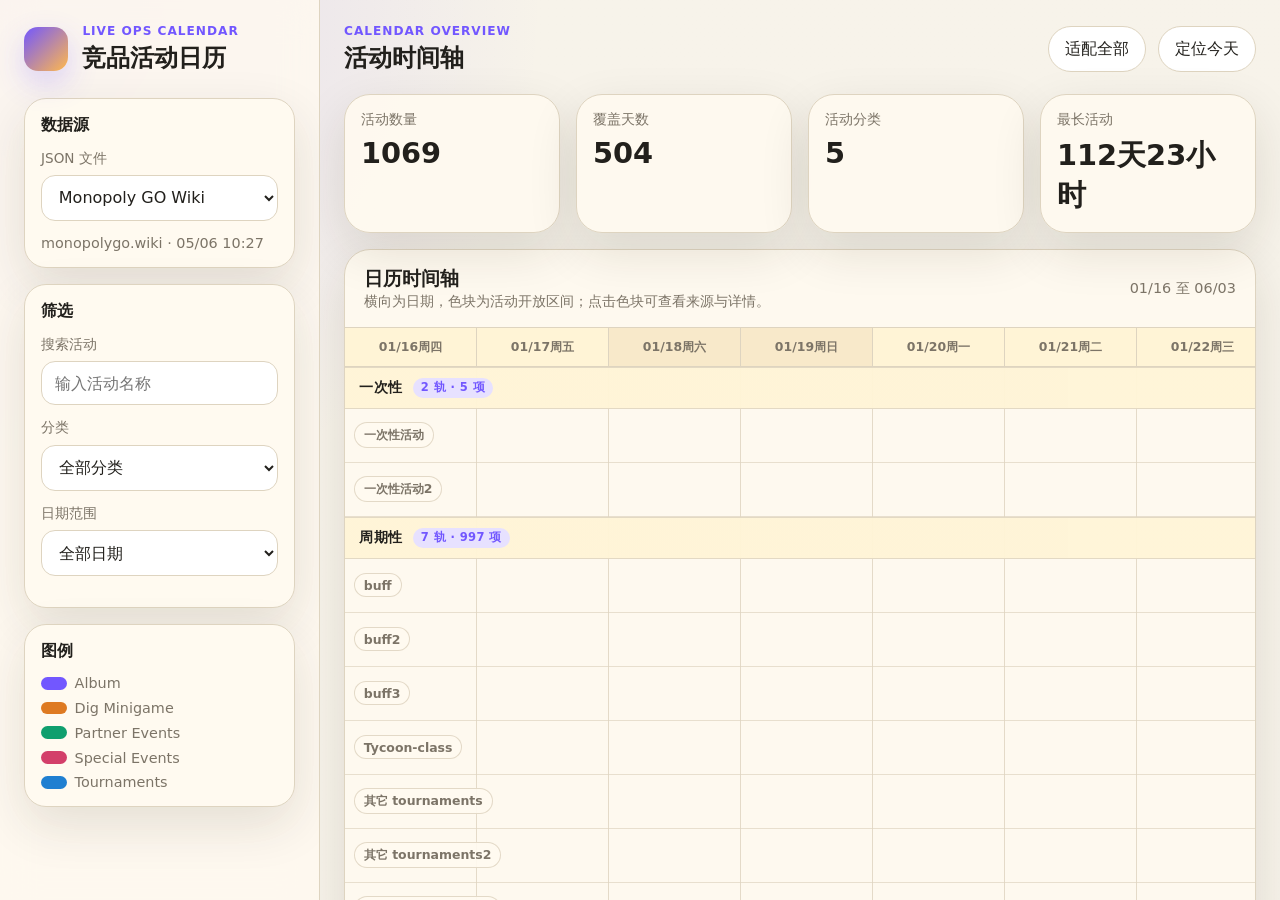
==== index.html @ 1787deac "Publish event calendar site Add the static Pages entry point and commit only processed calendar data" ====
<!doctype html>
<html lang="zh-CN">
  <head>
    <meta charset="utf-8">
    <meta name="viewport" content="width=device-width, initial-scale=1">
    <meta http-equiv="refresh" content="0; url=%E5%8F%AF%E8%A7%86%E5%8C%96%E6%95%B0%E6%8D%AE/">
    <title>竞品活动日历</title>
    <link rel="canonical" href="./%E5%8F%AF%E8%A7%86%E5%8C%96%E6%95%B0%E6%8D%AE/">
  </head>
  <body>
    <p>正在打开竞品活动日历...</p>
    <p><a href="./%E5%8F%AF%E8%A7%86%E5%8C%96%E6%95%B0%E6%8D%AE/">如果没有自动跳转，请点击这里</a>。</p>
  </body>
</html>
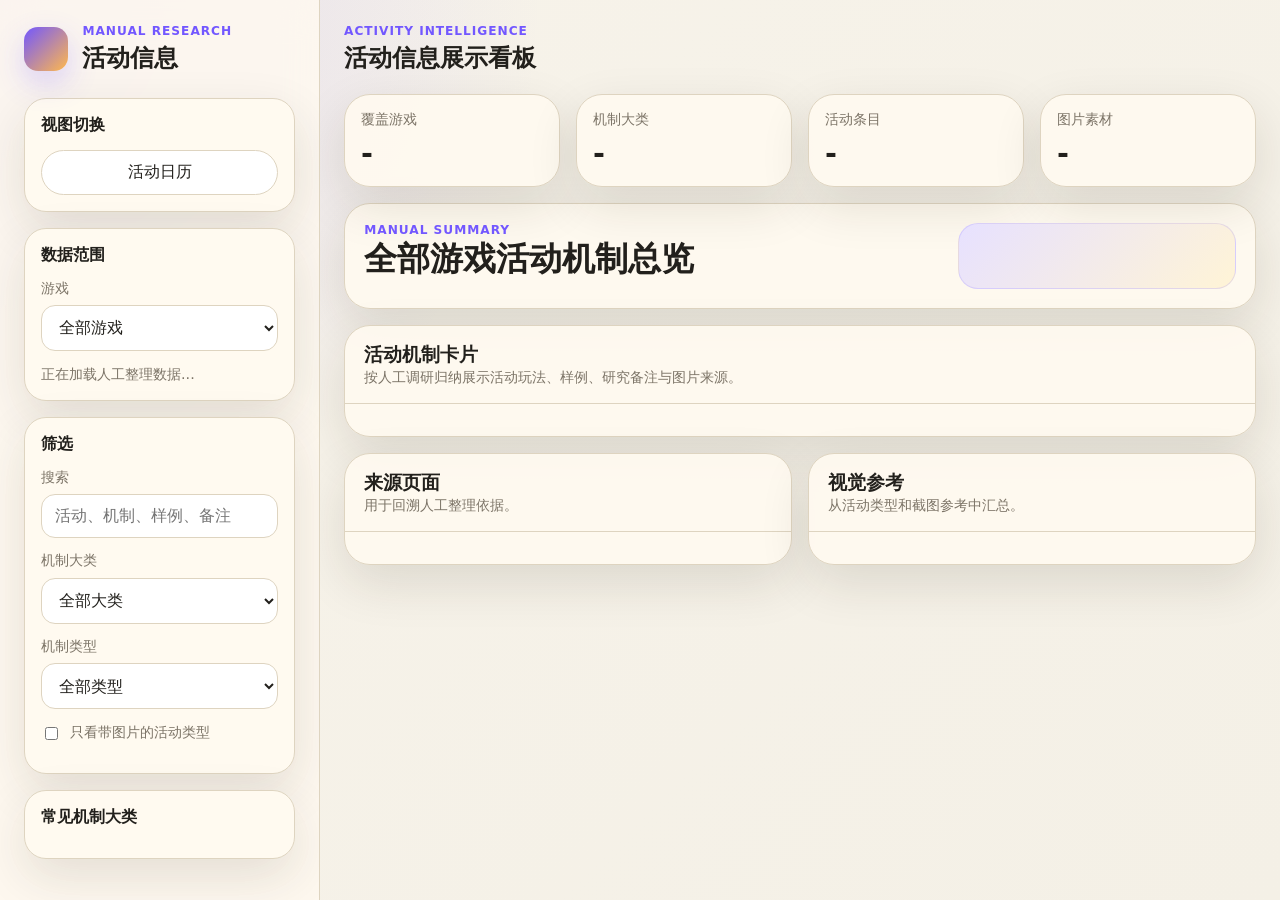
==== commit 59c0b720: "Publish manual activity dashboard Co-authored-by: Cursor <cursoragent@cursor.com>" ====
--- a/index.html
+++ b/index.html
@@ -3,12 +3,12 @@
   <head>
     <meta charset="utf-8">
     <meta name="viewport" content="width=device-width, initial-scale=1">
-    <meta http-equiv="refresh" content="0; url=%E5%8F%AF%E8%A7%86%E5%8C%96%E6%95%B0%E6%8D%AE/">
-    <title>竞品活动日历</title>
-    <link rel="canonical" href="./%E5%8F%AF%E8%A7%86%E5%8C%96%E6%95%B0%E6%8D%AE/">
+    <meta http-equiv="refresh" content="0; url=%E5%8F%AF%E8%A7%86%E5%8C%96%E6%95%B0%E6%8D%AE/manual.html">
+    <title>活动信息看板</title>
+    <link rel="canonical" href="./%E5%8F%AF%E8%A7%86%E5%8C%96%E6%95%B0%E6%8D%AE/manual.html">
   </head>
   <body>
-    <p>正在打开竞品活动日历...</p>
-    <p><a href="./%E5%8F%AF%E8%A7%86%E5%8C%96%E6%95%B0%E6%8D%AE/">如果没有自动跳转，请点击这里</a>。</p>
+    <p>正在打开活动信息看板...</p>
+    <p><a href="./%E5%8F%AF%E8%A7%86%E5%8C%96%E6%95%B0%E6%8D%AE/manual.html">如果没有自动跳转，请点击这里</a>。</p>
   </body>
 </html>
